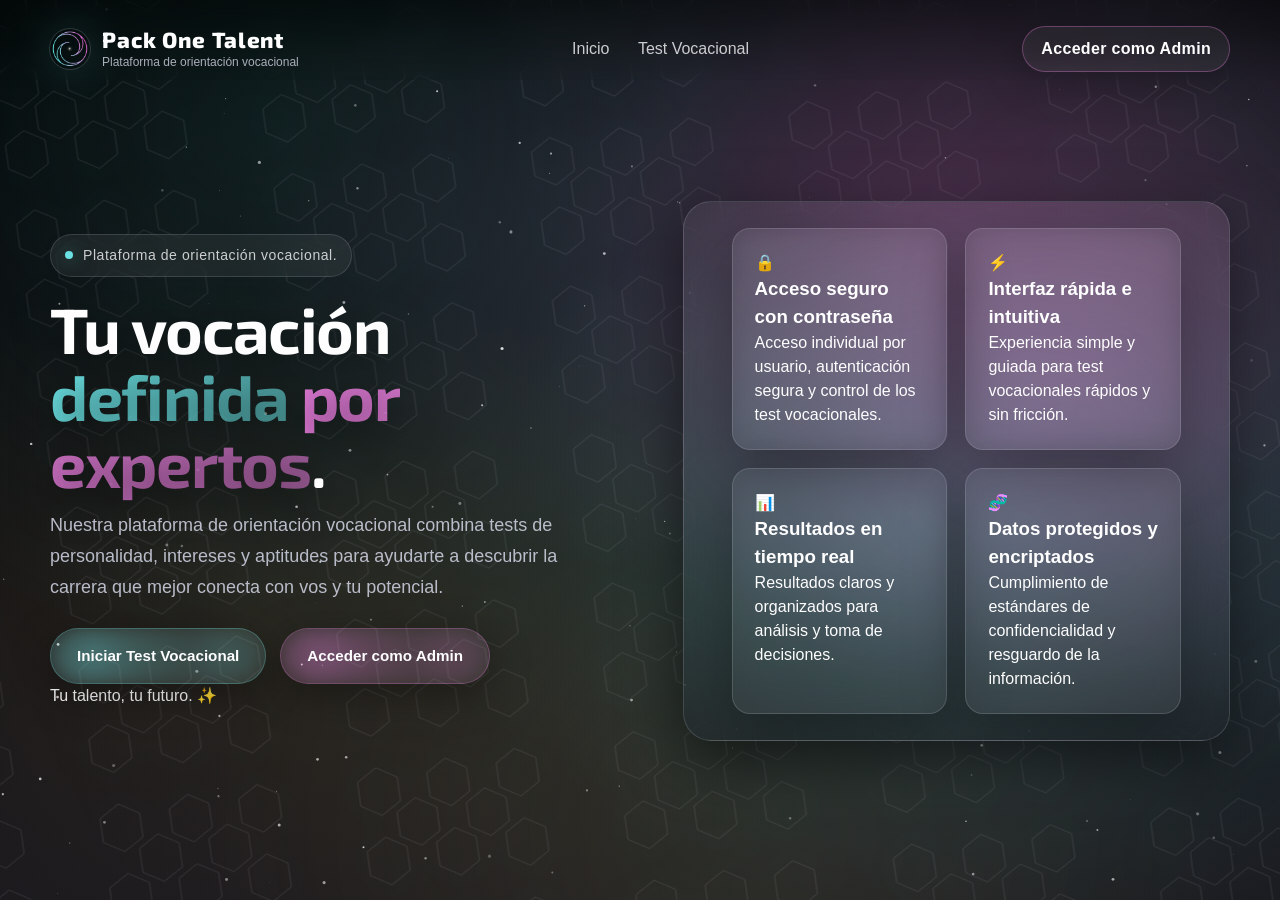
==== index.html @ 10b802b8 "Primer commit" ====
<!doctype html>
<html lang="es">
<head>
  <meta charset="utf-8" />
  <meta name="viewport" content="width=device-width, initial-scale=1" />
  <title>Pack One Talent — Elegí tu futuro con seguridad.</title>

  <link rel="icon" type="image/png" href="./img/favicon.png" sizes="32x32">
  <link rel="shortcut icon" href="./img/favicon.png" type="image/png">
  <link rel="apple-touch-icon" href="./img/favicon.png">

  <link rel="preconnect" href="https://fonts.googleapis.com">
  <link rel="preconnect" href="https://fonts.gstatic.com" crossorigin>
  <link href="https://fonts.googleapis.com/css2?family=Exo+2:wght@400;600;700;800&display=swap" rel="stylesheet">

  <link rel="stylesheet" href="./assets/css/main.css">

</head>

<body data-page="index">
  <div class="bg" aria-hidden="true">
    <canvas id="stars"></canvas>
    <div class="hex"></div>
  </div>

  <div class="wrap">
    <header id="header">
      <div class="nav">
        <div class="brand" aria-label="Marca Juvenil Instituto Moderno">
          <div class="mark" aria-hidden="true"></div>
          <div>
            <div class="name">Pack One Talent</div>
            <span class="sub">Plataforma de orientación vocacional</span>
          </div>
        </div>

        <nav aria-label="Navegación principal">
          <a href="#inicio">Inicio</a>
          <a href="usuarios.html">Test Vocacional</a>
        </nav>

        <div class="header-cta">
          <a class="btn-link" href="dashboard.html"><span>Acceder como Admin</span></a>
        </div>
      </div>
    </header>

    <main id="inicio">
      <section class="hero">
        <div class="copy">
          <div class="eyebrow">
            <span class="dot" aria-hidden="true"></span>
            Plataforma de orientación vocacional.
          </div>

          <h1>
            Tu vocación<br />
            <span class="grad-cyan">definida</span> <span class="grad-pink">por expertos</span>.
          </h1>

          <p class="lead">
            Nuestra plataforma de orientación vocacional combina tests de personalidad, intereses y aptitudes para
            ayudarte a descubrir la carrera que mejor conecta con vos y tu potencial.
          </p>

          <div class="cta">
            <a class="btn primary" id="btnStart" href="usuarios.html"><span>Iniciar Test Vocacional</span></a>
            <a class="btn secondary" id="btnAdmin" href="dashboard.html"><span>Acceder como Admin</span></a>
          </div>

          <div class="hint" id="evaluaciones">
            Tu talento, tu futuro. ✨
          </div>
        </div>

        <div class="visual" id="visual">
          <div class="hud" aria-hidden="true"></div>

          <div class="feature-grid" id="featureGrid">
            <article class="feature-card">
              <div class="feature-top">
                <div class="feature-ico gold" aria-hidden="true">🔒</div>
                <h3 class="feature-title">Acceso seguro con contraseña</h3>
              </div>
              <p class="feature-text">
                Acceso individual por usuario, autenticación segura y control de los test vocacionales.
              </p>
            </article>

            <article class="feature-card">
              <div class="feature-top">
                <div class="feature-ico pink" aria-hidden="true">⚡</div>
                <h3 class="feature-title">Interfaz rápida e intuitiva</h3>
              </div>
              <p class="feature-text">
                Experiencia simple y guiada para test vocacionales rápidos y sin fricción.
              </p>
            </article>

            <article class="feature-card">
              <div class="feature-top">
                <div class="feature-ico" aria-hidden="true">📊</div>
                <h3 class="feature-title">Resultados en tiempo real</h3>
              </div>
              <p class="feature-text">
                Resultados claros y organizados para análisis y toma de decisiones.
              </p>
            </article>

            <article class="feature-card">
              <div class="feature-top">
                <div class="feature-ico gold" aria-hidden="true">🧬</div>
                <h3 class="feature-title">Datos protegidos y encriptados</h3>
              </div>
              <p class="feature-text">
                Cumplimiento de estándares de confidencialidad y resguardo de la información.
              </p>
            </article>
          </div>
        </div>
      </section>
    </main>
  </div>

  <script type="module" src="./assets/js/main.js"></script>
</body>
</html>
---- assets/css/main.css ----
/* Base */
@import url("./base/variables.css");
@import url("./base/reset.css");
@import url("./base/background.css");
@import url("./base/helpers.css");

/* Components */
@import url("./components/buttons.css");
@import url("./components/header.css");
@import url("./components/cards.css");
@import url("./components/forms.css");
@import url("./components/table.css");
@import url("./components/badges.css");
@import url("./components/messages.css");

/* Pages */
@import url("./pages/index.css");
@import url("./pages/dashboard.css");
@import url("./pages/usuarios.css");
/* Utilities */
@import url("./pagination.css");
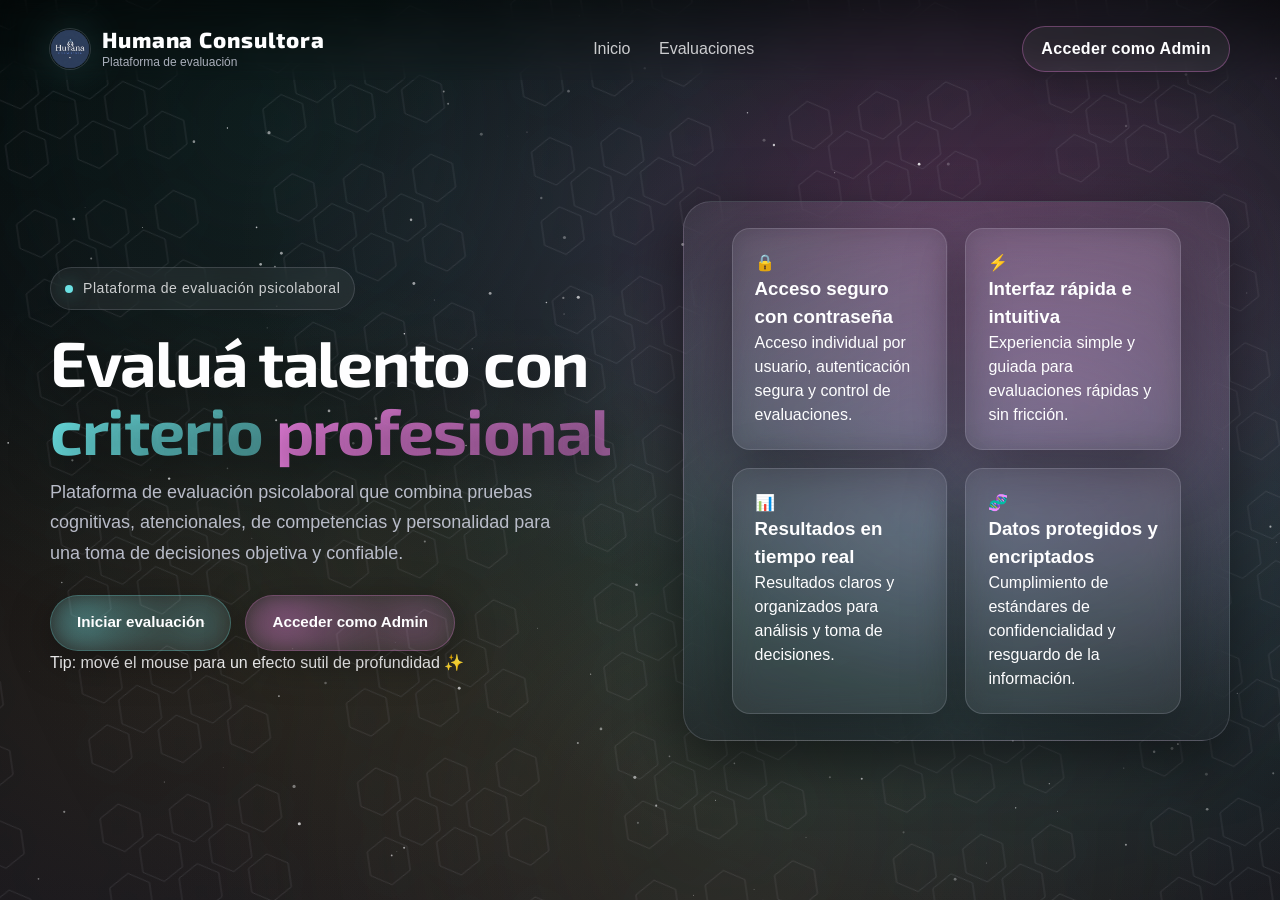
==== commit 282ee42a: "Actualización de logos y estilos de tests" ====
--- a/index.html
+++ b/index.html
@@ -29,14 +29,14 @@
         <div class="brand" aria-label="Marca Juvenil Instituto Moderno">
           <div class="mark" aria-hidden="true"></div>
           <div>
-            <div class="name">Pack One Talent</div>
-            <span class="sub">Plataforma de orientación vocacional</span>
+            <div class="name">Humana Consultora</div>
+            <span class="sub">Plataforma de evaluación</span>
           </div>
         </div>
 
         <nav aria-label="Navegación principal">
           <a href="#inicio">Inicio</a>
-          <a href="usuarios.html">Test Vocacional</a>
+          <a href="usuarios.html">Evaluaciones</a>
         </nav>
 
         <div class="header-cta">
@@ -50,26 +50,25 @@
         <div class="copy">
           <div class="eyebrow">
             <span class="dot" aria-hidden="true"></span>
-            Plataforma de orientación vocacional.
+            Plataforma de evaluación psicolaboral
           </div>
 
           <h1>
-            Tu vocación<br />
-            <span class="grad-cyan">definida</span> <span class="grad-pink">por expertos</span>.
+            Evaluá talento con<br />
+            <span class="grad-cyan">criterio</span> <span class="grad-pink">profesional</span>
           </h1>
 
           <p class="lead">
-            Nuestra plataforma de orientación vocacional combina tests de personalidad, intereses y aptitudes para
-            ayudarte a descubrir la carrera que mejor conecta con vos y tu potencial.
+            Plataforma de evaluación psicolaboral que combina pruebas cognitivas, atencionales, de competencias y personalidad para una toma de decisiones objetiva y confiable.
           </p>
 
           <div class="cta">
-            <a class="btn primary" id="btnStart" href="usuarios.html"><span>Iniciar Test Vocacional</span></a>
+            <a class="btn primary" id="btnStart" href="usuarios.html"><span>Iniciar evaluación</span></a>
             <a class="btn secondary" id="btnAdmin" href="dashboard.html"><span>Acceder como Admin</span></a>
           </div>
 
           <div class="hint" id="evaluaciones">
-            Tu talento, tu futuro. ✨
+            Tip: mové el mouse para un efecto sutil de profundidad ✨
           </div>
         </div>
 
@@ -83,7 +82,7 @@
                 <h3 class="feature-title">Acceso seguro con contraseña</h3>
               </div>
               <p class="feature-text">
-                Acceso individual por usuario, autenticación segura y control de los test vocacionales.
+                Acceso individual por usuario, autenticación segura y control de evaluaciones.
               </p>
             </article>
 
@@ -93,7 +92,7 @@
                 <h3 class="feature-title">Interfaz rápida e intuitiva</h3>
               </div>
               <p class="feature-text">
-                Experiencia simple y guiada para test vocacionales rápidos y sin fricción.
+                Experiencia simple y guiada para evaluaciones rápidas y sin fricción.
               </p>
             </article>
 
